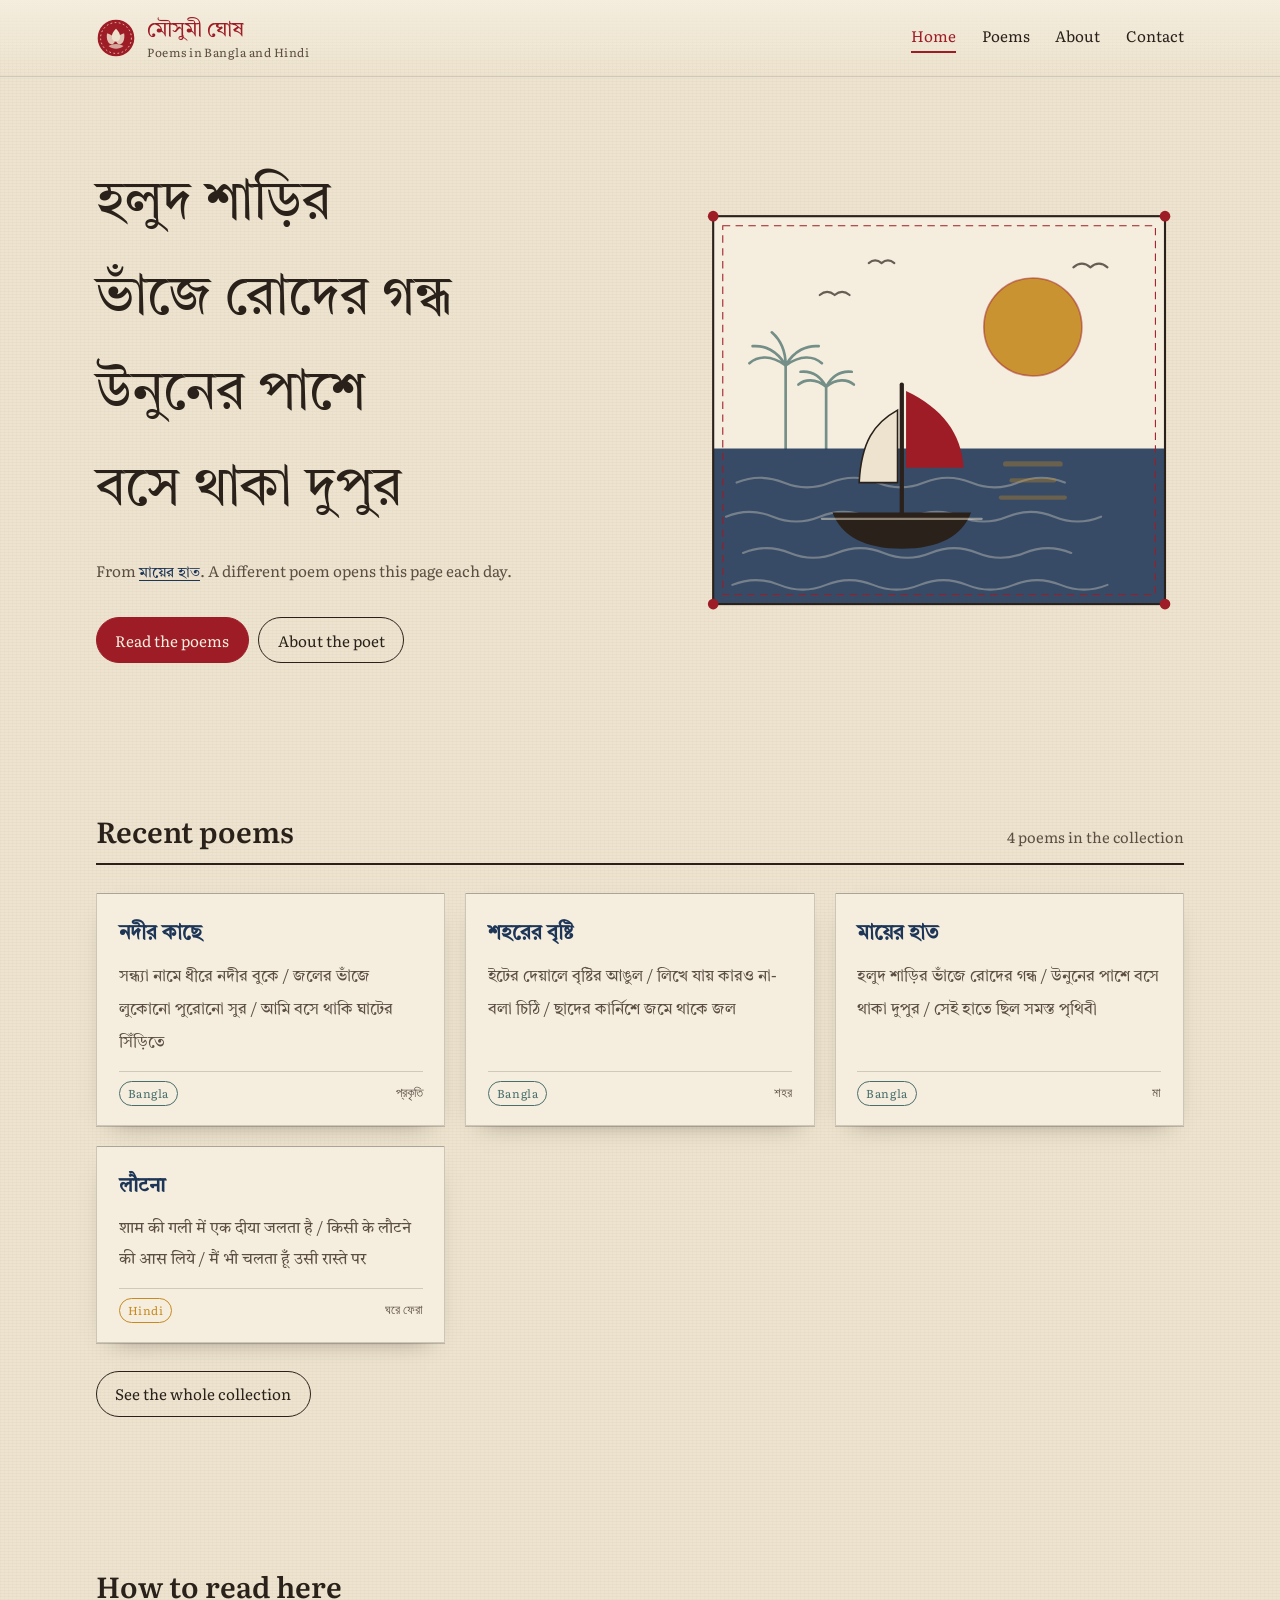
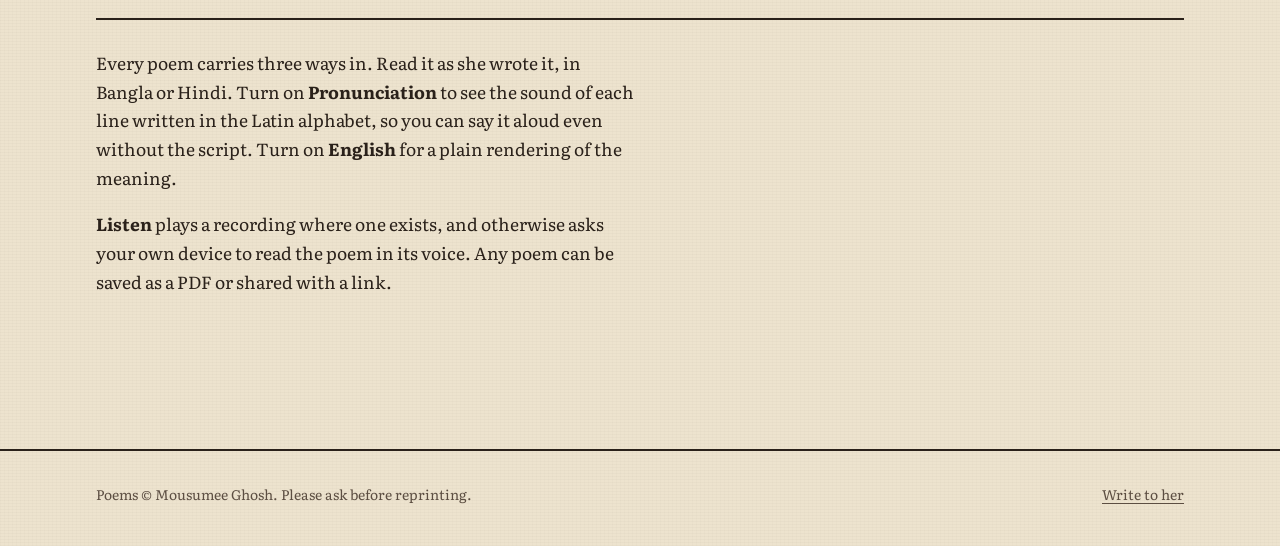
==== index.html @ 767eee60 "First draft of Opus based Version of the site" ====
<!DOCTYPE html>
<html lang="en">
<head>
<meta charset="utf-8">
<meta name="viewport" content="width=device-width, initial-scale=1">
<title>Mousumee Ghosh · Poems in Bangla and Hindi</title>
<meta name="description" content="The collected poems of Mousumee Ghosh, written in Bangla and Hindi. Read them, hear them read aloud, and follow along in English.">
<meta name="theme-color" content="#EDE3CE" media="(prefers-color-scheme: light)">
<meta name="theme-color" content="#1B1917" media="(prefers-color-scheme: dark)">
<link rel="icon" href="assets/favicon.svg" type="image/svg+xml">
<meta property="og:title" content="Mousumee Ghosh · Poems in Bangla and Hindi">
<meta property="og:description" content="Poems in Bangla and Hindi, with pronunciation help and English alongside.">
<meta property="og:type" content="website">
<link rel="preconnect" href="https://fonts.googleapis.com">
<link rel="preconnect" href="https://fonts.gstatic.com" crossorigin>
<link href="https://fonts.googleapis.com/css2?family=Literata:ital,opsz,wght@0,7..72,400;0,7..72,600;1,7..72,400&family=Tiro+Bangla:ital@0;1&family=Tiro+Devanagari+Hindi:ital@0;1&display=swap" rel="stylesheet">
<link rel="stylesheet" href="css/style.css">
</head>
<body>
<a class="skip-link" href="#main">Skip to the poems</a>

<header class="masthead">
  <div class="wrap masthead-inner">
    <a class="brand" href="index.html">
      <svg viewBox="0 0 48 48" role="img" aria-label="Mousumee Ghosh">
        <circle cx="24" cy="24" r="22" fill="#9E1C26"/>
        <circle cx="24" cy="24" r="18.5" fill="none" stroke="#EDE3CE" stroke-width="1" stroke-dasharray="2 3"/>
        <g fill="#EDE3CE">
          <path d="M24 13c3.4 3 5 6.4 5 9.6 0 3.4-2.2 5.8-5 5.8s-5-2.4-5-5.8c0-3.2 1.6-6.6 5-9.6z"/>
          <path d="M14.2 18.6c4 1.2 6.6 3.4 7.8 6 1.3 2.8.6 5.6-1.7 6.6-2.3 1-4.9-.4-6.2-3.2-1.2-2.6-1.4-6-.9-9.4z" opacity=".85"/>
          <path d="M33.8 18.6c.5 3.4.3 6.8-.9 9.4-1.3 2.8-3.9 4.2-6.2 3.2-2.3-1-3-3.8-1.7-6.6 1.2-2.6 3.8-4.8 7.8-6z" opacity=".85"/>
          <path d="M15 33.5c2.6-1.6 5.6-2.4 9-2.4s6.4.8 9 2.4c-2.6 2.2-5.6 3.3-9 3.3s-6.4-1.1-9-3.3z" opacity=".7"/>
        </g>
      </svg>
      <span>
        <span class="brand-name" lang="bn">মৌসুমী ঘোষ</span>
        <span class="brand-sub">Poems in Bangla and Hindi</span>
      </span>
    </a>
    <nav class="nav" aria-label="Main">
      <a href="index.html" aria-current="page">Home</a>
      <a href="poems.html">Poems</a>
      <a href="about.html">About</a>
      <a href="contact.html">Contact</a>
    </nav>
  </div>
</header>

<main id="main">

  <div class="wrap hero">
    <div>
      <p class="hero-couplet" id="hero-couplet" lang="bn"><span>&nbsp;</span></p>
      <p class="hero-attrib" id="hero-attrib"></p>
      <div class="btn-row">
        <a class="btn btn-primary" href="poems.html">Read the poems</a>
        <a class="btn" href="about.html">About the poet</a>
      </div>
    </div>

    <div class="hero-art" aria-hidden="true">
      <svg viewBox="0 0 460 400" xmlns="http://www.w3.org/2000/svg">
        <!-- sky -->
        <rect x="18" y="18" width="424" height="364" fill="#F5EEDF"/>
        <!-- sun -->
        <circle cx="318" cy="122" r="46" fill="#C68A1E" opacity=".9"/>
        <circle cx="318" cy="122" r="46" fill="none" stroke="#9E1C26" stroke-width="1.5" opacity=".5"/>
        <!-- distant palms -->
        <g stroke="#4A6E6B" stroke-width="2.5" fill="none" stroke-linecap="round" opacity=".75">
          <path d="M86 236V158"/>
          <path d="M86 158c-14-10-26-9-34-2M86 158c14-10 26-9 34-2M86 158c-8-14-20-19-31-18M86 158c8-14 20-19 31-18M86 158c0-14-5-24-13-31"/>
          <path d="M124 236v-58"/>
          <path d="M124 178c-10-8-20-7-26-2M124 178c10-8 20-7 26-2M124 178c-6-11-15-15-24-14M124 178c6-11 15-15 24-14"/>
        </g>
        <!-- river -->
        <path d="M18 236h424v146H18z" fill="#1D3557" opacity=".88"/>
        <g stroke="#EDE3CE" stroke-width="2" fill="none" opacity=".35" stroke-linecap="round">
          <path d="M40 268q22-9 44 0t44 0 44 0 44 0 44 0 44 0 44 0"/>
          <path d="M30 300q22-9 44 0t44 0 44 0 44 0 44 0 44 0 44 0 44 0"/>
          <path d="M46 334q22-9 44 0t44 0 44 0 44 0 44 0 44 0 44 0"/>
          <path d="M36 364q22-9 44 0t44 0 44 0 44 0 44 0 44 0 44 0 44 0"/>
        </g>
        <!-- sun reflection -->
        <g fill="#C68A1E" opacity=".35">
          <rect x="290" y="248" width="56" height="5" rx="2.5"/>
          <rect x="296" y="264" width="44" height="4" rx="2"/>
          <rect x="286" y="280" width="64" height="4" rx="2"/>
        </g>
        <!-- country boat -->
        <g>
          <path d="M130 296h130c-8 22-30 34-65 34s-57-12-65-34z" fill="#2A211A"/>
          <path d="M195 296V176" stroke="#2A211A" stroke-width="4" stroke-linecap="round"/>
          <path d="M199 182c34 16 52 40 54 72h-54z" fill="#9E1C26"/>
          <path d="M191 200c-22 12-34 30-36 68h36z" fill="#EDE3CE" stroke="#2A211A" stroke-width="1.5"/>
          <path d="M120 302h150" stroke="#EDE3CE" stroke-width="2" opacity=".5" stroke-linecap="round"/>
        </g>
        <!-- birds -->
        <g stroke="#2A211A" stroke-width="2" fill="none" stroke-linecap="round" opacity=".7">
          <path d="M356 66q8-7 16 0M372 66q8-7 16 0"/>
          <path d="M118 92q7-6 14 0M132 92q7-6 14 0"/>
          <path d="M164 62q6-5 12 0M176 62q6-5 12 0"/>
        </g>
        <!-- alpona border -->
        <rect x="18" y="18" width="424" height="364" fill="none" stroke="#2A211A" stroke-width="2"/>
        <rect x="27" y="27" width="406" height="346" fill="none" stroke="#9E1C26" stroke-width="1" stroke-dasharray="7 5"/>
        <g fill="#9E1C26">
          <circle cx="18" cy="18" r="5"/><circle cx="442" cy="18" r="5"/>
          <circle cx="18" cy="382" r="5"/><circle cx="442" cy="382" r="5"/>
        </g>
      </svg>
    </div>
  </div>

  <section class="wrap section">
    <div class="section-head">
      <h2>Recent poems</h2>
      <p id="collection-count"></p>
    </div>
    <div class="card-grid" id="recent-grid">
      <p class="notice">Loading the poems…</p>
    </div>
    <p style="margin-top:1.75rem">
      <a class="btn" href="poems.html">See the whole collection</a>
    </p>
  </section>

  <section class="wrap section">
    <div class="section-head"><h2>How to read here</h2></div>
    <div class="prose">
      <p>Every poem carries three ways in. Read it as she wrote it, in Bangla or Hindi. Turn on
      <strong>Pronunciation</strong> to see the sound of each line written in the Latin alphabet, so you
      can say it aloud even without the script. Turn on <strong>English</strong> for a plain rendering of
      the meaning.</p>
      <p><strong>Listen</strong> plays a recording where one exists, and otherwise asks your own device to
      read the poem in its voice. Any poem can be saved as a PDF or shared with a link.</p>
    </div>
  </section>

</main>

<footer class="site-foot">
  <div class="wrap foot-inner">
    <p style="margin:0">Poems © Mousumee Ghosh. Please ask before reprinting.</p>
    <p style="margin:0"><a href="contact.html">Write to her</a></p>
  </div>
</footer>

<script src="js/translit.js"></script>
<script src="js/site.js"></script>
<script src="js/render-home.js"></script>
</body>
</html>
---- css/style.css ----
/* ============================================================
   Mousumee Ghosh — poetry archive
   Palette drawn from Battala woodblock printing and Bengali
   letterpress: handmade paper, madder red, nil indigo, turmeric.
   ============================================================ */

:root {
  --paper:      #EDE3CE;
  --paper-deep: #E2D5B8;
  --paper-card: #F5EEDF;
  --ink:        #2A211A;
  --ink-soft:   #5C4E42;
  --indigo:     #1D3557;
  --alta:       #9E1C26;
  --turmeric:   #C68A1E;
  --river:      #4A6E6B;

  --rule: 1px solid rgba(42, 33, 26, 0.18);
  --rule-strong: 2px solid var(--ink);

  --measure: 34rem;
  --gap: clamp(1.25rem, 4vw, 2.5rem);

  --serif: "Literata", Georgia, "Times New Roman", serif;
  --bangla: "Tiro Bangla", "Noto Serif Bengali", serif;
  --hindi: "Tiro Devanagari Hindi", "Noto Serif Devanagari", serif;

  --shadow-lift: 0 1px 0 rgba(42,33,26,.22), 0 10px 24px -18px rgba(42,33,26,.7);
}

/* ---------- reset & base ---------- */

*, *::before, *::after { box-sizing: border-box; }

html { -webkit-text-size-adjust: 100%; scroll-behavior: smooth; }

@media (prefers-reduced-motion: reduce) {
  html { scroll-behavior: auto; }
  *, *::before, *::after {
    animation-duration: .01ms !important;
    animation-iteration-count: 1 !important;
    transition-duration: .01ms !important;
  }
}

body {
  margin: 0;
  background-color: var(--paper);
  /* faint laid-paper grain, drawn in CSS so there is no image to load */
  background-image:
    repeating-linear-gradient(0deg, rgba(42,33,26,.022) 0 1px, transparent 1px 3px),
    repeating-linear-gradient(90deg, rgba(42,33,26,.014) 0 1px, transparent 1px 4px);
  color: var(--ink);
  font-family: var(--serif);
  font-size: clamp(1rem, 0.96rem + 0.2vw, 1.09rem);
  line-height: 1.65;
  font-variant-numeric: oldstyle-num;
  -webkit-font-smoothing: antialiased;
}

img, svg { max-width: 100%; height: auto; display: block; }

a { color: var(--indigo); text-underline-offset: 3px; text-decoration-thickness: 1px; }
a:hover { color: var(--alta); }

:focus-visible {
  outline: 2px solid var(--alta);
  outline-offset: 3px;
  border-radius: 2px;
}

.skip-link {
  position: absolute; left: -9999px;
  background: var(--ink); color: var(--paper);
  padding: .6rem 1rem; z-index: 100;
}
.skip-link:focus { left: 1rem; top: 1rem; }

.wrap { width: min(68rem, 100% - 2 * var(--gap)); margin-inline: auto; }
.wrap-narrow { width: min(44rem, 100% - 2 * var(--gap)); margin-inline: auto; }

.sr-only {
  position: absolute; width: 1px; height: 1px;
  padding: 0; margin: -1px; overflow: hidden;
  clip: rect(0 0 0 0); white-space: nowrap; border: 0;
}

/* ---------- indic type ---------- */

[lang^="bn"] { font-family: var(--bangla); line-height: 2.05; }
[lang^="hi"] { font-family: var(--hindi); line-height: 1.95; }

/* ---------- masthead ---------- */

.masthead {
  border-bottom: var(--rule);
  background: linear-gradient(to bottom, rgba(245,238,223,.92), rgba(237,227,206,0));
}

.masthead-inner {
  display: flex;
  align-items: center;
  justify-content: space-between;
  gap: 1rem;
  padding-block: .85rem;
  flex-wrap: wrap;
}

.brand {
  display: flex;
  align-items: center;
  gap: .7rem;
  text-decoration: none;
  color: var(--ink);
}
.brand svg { width: 40px; height: 40px; flex: none; }
.brand-name {
  font-family: var(--bangla);
  font-size: 1.32rem;
  line-height: 1.2;
  color: var(--alta);
}
.brand-sub {
  display: block;
  font-family: var(--serif);
  font-size: .74rem;
  letter-spacing: .04em;
  color: var(--ink-soft);
}

.nav {
  display: flex;
  gap: clamp(.9rem, 3vw, 1.6rem);
  align-items: center;
  font-size: .95rem;
}
.nav a {
  text-decoration: none;
  color: var(--ink);
  padding-bottom: 2px;
  border-bottom: 2px solid transparent;
}
.nav a:hover { border-bottom-color: var(--turmeric); }
.nav a[aria-current="page"] { border-bottom-color: var(--alta); color: var(--alta); }

/* ---------- hero ---------- */

.hero {
  display: grid;
  grid-template-columns: 1.05fr .95fr;
  gap: clamp(1.5rem, 5vw, 3.5rem);
  align-items: center;
  padding-block: clamp(2.5rem, 7vw, 5rem);
}
@media (max-width: 46rem) {
  .hero { grid-template-columns: 1fr; }
}

.hero-couplet {
  font-family: var(--bangla);
  font-size: clamp(1.9rem, 6.2vw, 3.4rem);
  line-height: 1.75;
  color: var(--ink);
  margin: 0 0 1.25rem;
  text-wrap: balance;
}
.hero-couplet span { display: block; }

.hero-attrib {
  font-size: .95rem;
  color: var(--ink-soft);
  margin: 0 0 1.75rem;
  max-width: var(--measure);
}

.hero-art { position: relative; }
.hero-art svg { width: 100%; }

/* ---------- buttons ---------- */

.btn {
  display: inline-flex;
  align-items: center;
  gap: .5rem;
  font: inherit;
  font-size: .95rem;
  padding: .6rem 1.15rem;
  border: 1.5px solid var(--ink);
  background: transparent;
  color: var(--ink);
  border-radius: 999px;
  cursor: pointer;
  text-decoration: none;
  transition: background-color .16s ease, color .16s ease, transform .16s ease;
}
.btn:hover { background: var(--ink); color: var(--paper); }
.btn:active { transform: translateY(1px); }
.btn[aria-pressed="true"] { background: var(--indigo); border-color: var(--indigo); color: var(--paper-card); }
.btn:disabled { opacity: .45; cursor: not-allowed; }

.btn-primary { background: var(--alta); border-color: var(--alta); color: var(--paper-card); }
.btn-primary:hover { background: var(--ink); border-color: var(--ink); }

.btn-row { display: flex; flex-wrap: wrap; gap: .6rem; }

/* ---------- section headings ---------- */

.section { padding-block: clamp(2.25rem, 6vw, 4rem); }

.section-head {
  display: flex;
  align-items: baseline;
  justify-content: space-between;
  gap: 1rem;
  flex-wrap: wrap;
  border-bottom: var(--rule-strong);
  padding-bottom: .5rem;
  margin-bottom: 1.75rem;
}
.section-head h2 {
  font-size: clamp(1.35rem, 3.4vw, 1.8rem);
  margin: 0;
  font-weight: 600;
}
.section-head p { margin: 0; color: var(--ink-soft); font-size: .92rem; }

/* ---------- poem cards ---------- */

.card-grid {
  display: grid;
  grid-template-columns: repeat(auto-fill, minmax(16.5rem, 1fr));
  gap: 1.25rem;
}

.poem-card {
  position: relative;
  display: flex;
  flex-direction: column;
  gap: .7rem;
  background: var(--paper-card);
  border: 1px solid rgba(42,33,26,.2);
  padding: 1.35rem 1.35rem 1.15rem;
  text-decoration: none;
  color: inherit;
  box-shadow: var(--shadow-lift);
  transition: transform .18s ease, box-shadow .18s ease;
}
.poem-card:hover {
  transform: translateY(-3px);
  box-shadow: 0 1px 0 rgba(42,33,26,.22), 0 18px 30px -20px rgba(42,33,26,.85);
}
/* perforated postcard edge along the top */
.poem-card::before {
  content: "";
  position: absolute; inset-inline: 0; top: -1px; height: 6px;
  background: radial-gradient(circle at 5px 0, transparent 3.6px, var(--paper-card) 3.7px) 0 0 / 10px 6px repeat-x;
  border-top: 1px solid rgba(42,33,26,.2);
}

.poem-card h3 {
  margin: .25rem 0 0;
  font-size: 1.28rem;
  line-height: 1.5;
  color: var(--indigo);
}
.poem-card .excerpt {
  margin: 0;
  color: var(--ink-soft);
  font-size: 1rem;
  display: -webkit-box;
  -webkit-line-clamp: 3;
  -webkit-box-orient: vertical;
  line-clamp: 3;
  overflow: hidden;
}
.card-foot {
  margin-top: auto;
  padding-top: .6rem;
  border-top: var(--rule);
  display: flex;
  justify-content: space-between;
  gap: .75rem;
  font-size: .8rem;
  color: var(--ink-soft);
}

.lang-chip {
  font-size: .72rem;
  letter-spacing: .05em;
  padding: .12rem .5rem;
  border: 1px solid currentColor;
  border-radius: 999px;
  color: var(--river);
  white-space: nowrap;
}
.lang-chip[data-lang="hi"] { color: var(--turmeric); }

/* ---------- archive filters ---------- */

.filters {
  display: flex;
  flex-wrap: wrap;
  gap: .75rem;
  align-items: center;
  margin-bottom: 1.75rem;
}
.search-field {
  flex: 1 1 15rem;
  display: flex;
  align-items: center;
  gap: .5rem;
  background: var(--paper-card);
  border: 1px solid rgba(42,33,26,.28);
  padding: .5rem .85rem;
  border-radius: 999px;
}
.search-field input {
  flex: 1;
  font: inherit;
  font-size: .95rem;
  border: 0;
  background: transparent;
  color: var(--ink);
  min-width: 0;
}
.search-field input:focus { outline: none; }
.search-field svg { width: 18px; height: 18px; opacity: .55; flex: none; }

.chip-row { display: flex; flex-wrap: wrap; gap: .45rem; }
.chip {
  font: inherit;
  font-size: .85rem;
  padding: .32rem .8rem;
  border-radius: 999px;
  border: 1px solid rgba(42,33,26,.3);
  background: transparent;
  color: var(--ink-soft);
  cursor: pointer;
}
.chip:hover { border-color: var(--ink); color: var(--ink); }
.chip[aria-pressed="true"] {
  background: var(--indigo);
  border-color: var(--indigo);
  color: var(--paper-card);
}

.result-count { font-size: .88rem; color: var(--ink-soft); margin: 0 0 1rem; }

/* ---------- single poem ---------- */

.poem-sheet {
  background: var(--paper-card);
  border: 1px solid rgba(42,33,26,.22);
  box-shadow: var(--shadow-lift);
  padding: clamp(1.5rem, 5vw, 3.25rem);
  margin-block: clamp(1.5rem, 4vw, 2.5rem);
  position: relative;
}
.poem-sheet::after {
  /* thin indigo margin rule, like a school exercise book */
  content: "";
  position: absolute;
  top: 0; bottom: 0;
  left: clamp(.75rem, 2.5vw, 1.5rem);
  border-left: 1px solid rgba(29,53,87,.18);
  pointer-events: none;
}

.poem-header { border-bottom: var(--rule); padding-bottom: 1.1rem; margin-bottom: 1.5rem; }
.poem-title {
  margin: 0 0 .4rem;
  font-size: clamp(1.6rem, 4.6vw, 2.4rem);
  line-height: 1.55;
  color: var(--ink);
}
.poem-meta {
  display: flex; flex-wrap: wrap; gap: .75rem;
  align-items: center;
  font-size: .85rem; color: var(--ink-soft);
}

.poem-body {
  font-size: clamp(1.12rem, 1rem + 0.6vw, 1.42rem);
  max-width: 38rem;
}
.poem-line { margin: 0; min-height: 1em; }
.poem-stanza { margin: 0 0 1.6rem; }
.poem-stanza:last-child { margin-bottom: 0; }

.translit {
  display: block;
  font-family: var(--serif);
  font-style: italic;
  font-size: .74em;
  line-height: 1.5;
  color: var(--river);
  letter-spacing: .01em;
}
.translation {
  display: block;
  font-family: var(--serif);
  font-size: .78em;
  line-height: 1.55;
  color: var(--indigo);
}

.poem-tools {
  display: flex;
  flex-wrap: wrap;
  gap: .55rem;
  padding-top: 1.5rem;
  margin-top: 1.75rem;
  border-top: var(--rule);
}

.status-line {
  margin: .9rem 0 0;
  font-size: .86rem;
  color: var(--ink-soft);
  min-height: 1.3em;
}
.status-line[data-tone="warn"] { color: var(--alta); }

.poem-nav {
  display: flex;
  justify-content: space-between;
  gap: 1rem;
  flex-wrap: wrap;
  padding-block: 1.5rem 3rem;
  font-size: .95rem;
}

/* ---------- prose pages ---------- */

.prose { max-width: var(--measure); }
.prose h1 { font-size: clamp(1.7rem, 4.5vw, 2.3rem); margin: 0 0 1rem; }
.prose h2 { font-size: 1.25rem; margin: 2.25rem 0 .6rem; }
.prose p { margin: 0 0 1.1rem; }
.prose ul { padding-left: 1.15rem; margin: 0 0 1.1rem; }
.prose li { margin-bottom: .45rem; }

.portrait-block {
  display: grid;
  grid-template-columns: minmax(0, 15rem) 1fr;
  gap: clamp(1.25rem, 4vw, 2.5rem);
  align-items: start;
}
@media (max-width: 40rem) {
  .portrait-block { grid-template-columns: 1fr; }
}

.contact-list { list-style: none; padding: 0; margin: 1.5rem 0 0; display: grid; gap: .9rem; }
.contact-list a {
  display: inline-flex; align-items: center; gap: .6rem;
  text-decoration: none; font-size: 1.05rem;
}
.contact-list svg { width: 20px; height: 20px; flex: none; }

/* ---------- footer ---------- */

.site-foot {
  border-top: var(--rule-strong);
  margin-top: clamp(2.5rem, 7vw, 4.5rem);
  padding-block: 2rem 2.5rem;
  font-size: .87rem;
  color: var(--ink-soft);
}
.foot-inner { display: flex; justify-content: space-between; gap: 1rem; flex-wrap: wrap; align-items: center; }
.foot-inner a { color: var(--ink-soft); }

/* ---------- empty & loading ---------- */

.notice {
  border: 1px dashed rgba(42,33,26,.35);
  padding: 1.5rem;
  text-align: center;
  color: var(--ink-soft);
}

/* ---------- dark / evening-lamp theme ---------- */

@media (prefers-color-scheme: dark) {
  :root {
    --paper:      #1B1917;
    --paper-deep: #23201C;
    --paper-card: #232019;
    --ink:        #E8DFC9;
    --ink-soft:   #A79A83;
    --indigo:     #8AB0D8;
    --alta:       #E0796F;
    --turmeric:   #D9A94B;
    --river:      #8FB3A6;
    --rule: 1px solid rgba(232,223,201,.2);
    --rule-strong: 2px solid rgba(232,223,201,.5);
    --shadow-lift: 0 1px 0 rgba(0,0,0,.5), 0 12px 26px -20px #000;
  }
  body {
    background-image:
      repeating-linear-gradient(0deg, rgba(255,255,255,.014) 0 1px, transparent 1px 3px),
      repeating-linear-gradient(90deg, rgba(255,255,255,.01) 0 1px, transparent 1px 4px);
  }
  .masthead { background: linear-gradient(to bottom, rgba(35,32,25,.9), transparent); }
  .poem-card::before {
    background: radial-gradient(circle at 5px 0, transparent 3.6px, var(--paper-card) 3.7px) 0 0 / 10px 6px repeat-x;
  }
  .btn:hover { background: var(--ink); color: var(--paper); }
}

/* ---------- print / save as PDF ---------- */

@media print {
  :root { --paper: #fff; --paper-card: #fff; --ink: #000; --ink-soft: #444; }
  body { background: #fff; font-size: 12pt; }
  .masthead, .site-foot, .poem-tools, .poem-nav, .filters, .skip-link, .hero-art { display: none !important; }
  .poem-sheet { border: 0; box-shadow: none; padding: 0; }
  .poem-sheet::after { display: none; }
  .poem-body { max-width: none; font-size: 13pt; }
  a { color: #000; text-decoration: none; }
  .poem-sheet { page-break-inside: auto; }
  .poem-stanza { page-break-inside: avoid; }
}
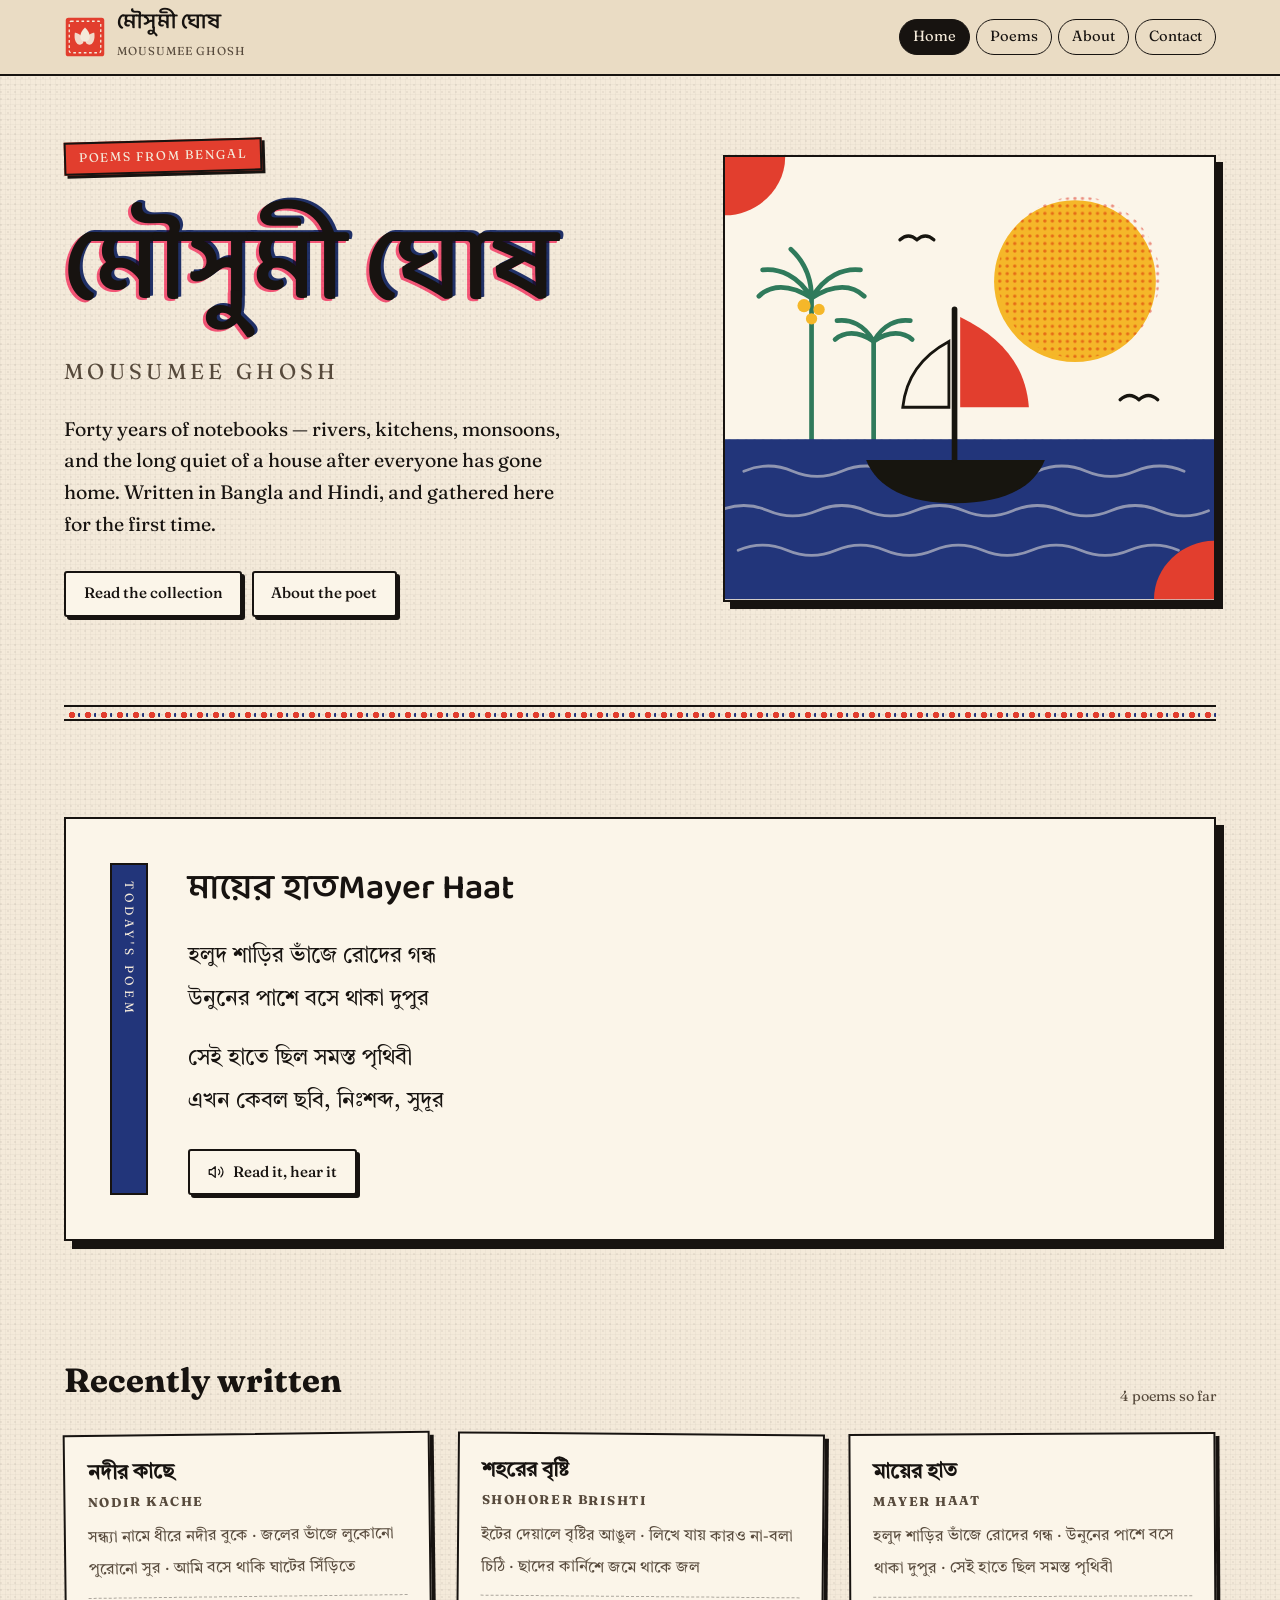
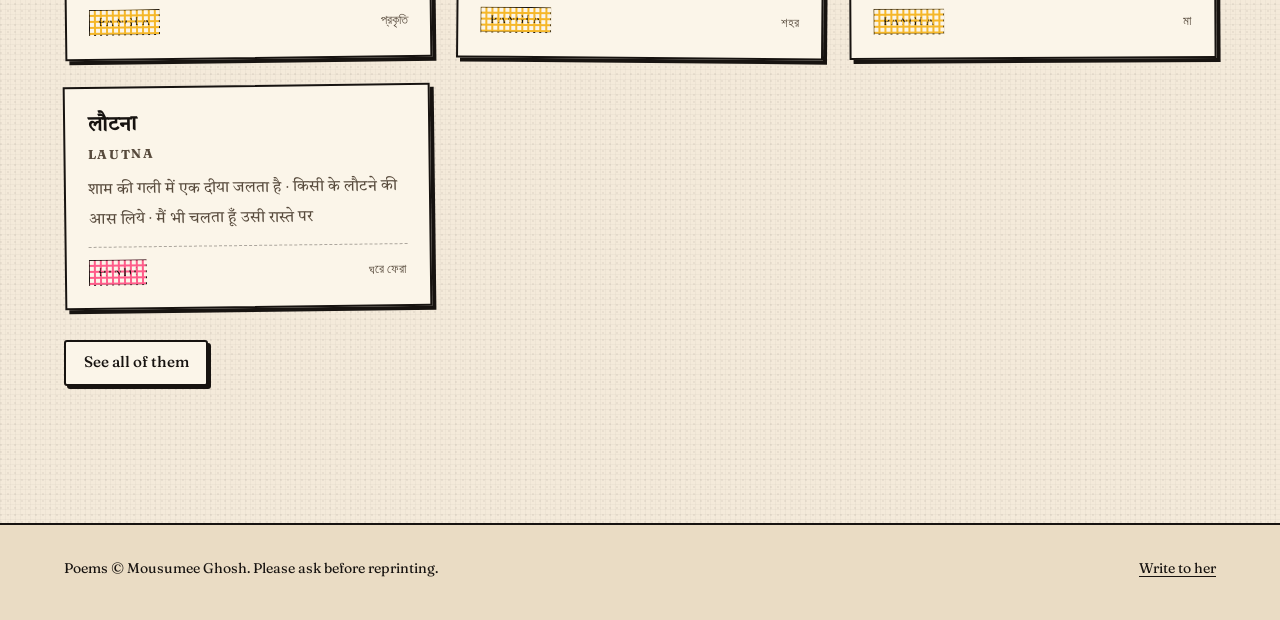
==== commit 18d592e9: "Opus v2 version of site" ====
--- a/index.html
+++ b/index.html
@@ -5,15 +5,16 @@
 <meta name="viewport" content="width=device-width, initial-scale=1">
 <title>Mousumee Ghosh · Poems in Bangla and Hindi</title>
 <meta name="description" content="The collected poems of Mousumee Ghosh, written in Bangla and Hindi. Read them, hear them read aloud, and follow along in English.">
-<meta name="theme-color" content="#EDE3CE" media="(prefers-color-scheme: light)">
-<meta name="theme-color" content="#1B1917" media="(prefers-color-scheme: dark)">
+<meta name="theme-color" content="#F4EADA" media="(prefers-color-scheme: light)">
+<meta name="theme-color" content="#17150F" media="(prefers-color-scheme: dark)">
 <link rel="icon" href="assets/favicon.svg" type="image/svg+xml">
-<meta property="og:title" content="Mousumee Ghosh · Poems in Bangla and Hindi">
-<meta property="og:description" content="Poems in Bangla and Hindi, with pronunciation help and English alongside.">
+<meta property="og:title" content="মৌসুমী ঘোষ · Mousumee Ghosh">
+<meta property="og:description" content="Poems in Bangla and Hindi, with pronunciation and English alongside.">
 <meta property="og:type" content="website">
 <link rel="preconnect" href="https://fonts.googleapis.com">
 <link rel="preconnect" href="https://fonts.gstatic.com" crossorigin>
-<link href="https://fonts.googleapis.com/css2?family=Literata:ital,opsz,wght@0,7..72,400;0,7..72,600;1,7..72,400&family=Tiro+Bangla:ital@0;1&family=Tiro+Devanagari+Hindi:ital@0;1&display=swap" rel="stylesheet">
+<link href="https://fonts.googleapis.com/css2?family=Fraunces:ital,opsz,wght,SOFT,WONK@0,9..144,400..700,0..100,0..1;1,9..144,400..700,0..100,0..1&display=swap" rel="stylesheet">
+<link href="https://fonts.googleapis.com/css2?family=Baloo+Da+2:wght@600;700&family=Baloo+2:wght@600;700&family=Tiro+Bangla:ital@0;1&family=Tiro+Devanagari+Hindi:ital@0;1&display=swap" rel="stylesheet">
 <link rel="stylesheet" href="css/style.css">
 </head>
 <body>
@@ -22,19 +23,18 @@
 <header class="masthead">
   <div class="wrap masthead-inner">
     <a class="brand" href="index.html">
-      <svg viewBox="0 0 48 48" role="img" aria-label="Mousumee Ghosh">
-        <circle cx="24" cy="24" r="22" fill="#9E1C26"/>
-        <circle cx="24" cy="24" r="18.5" fill="none" stroke="#EDE3CE" stroke-width="1" stroke-dasharray="2 3"/>
-        <g fill="#EDE3CE">
-          <path d="M24 13c3.4 3 5 6.4 5 9.6 0 3.4-2.2 5.8-5 5.8s-5-2.4-5-5.8c0-3.2 1.6-6.6 5-9.6z"/>
-          <path d="M14.2 18.6c4 1.2 6.6 3.4 7.8 6 1.3 2.8.6 5.6-1.7 6.6-2.3 1-4.9-.4-6.2-3.2-1.2-2.6-1.4-6-.9-9.4z" opacity=".85"/>
-          <path d="M33.8 18.6c.5 3.4.3 6.8-.9 9.4-1.3 2.8-3.9 4.2-6.2 3.2-2.3-1-3-3.8-1.7-6.6 1.2-2.6 3.8-4.8 7.8-6z" opacity=".85"/>
-          <path d="M15 33.5c2.6-1.6 5.6-2.4 9-2.4s6.4.8 9 2.4c-2.6 2.2-5.6 3.3-9 3.3s-6.4-1.1-9-3.3z" opacity=".7"/>
+      <svg viewBox="0 0 48 48" role="img" aria-label="Home">
+        <rect x="2" y="2" width="44" height="44" rx="3" fill="#E23E2E"/>
+        <rect x="6" y="6" width="36" height="36" rx="2" fill="none" stroke="#F4EADA" stroke-width="1.5" stroke-dasharray="3 3"/>
+        <g fill="#F4EADA">
+          <path d="M24 13c3.6 3.2 5.4 6.8 5.4 10.2 0 3.6-2.4 6.2-5.4 6.2s-5.4-2.6-5.4-6.2C18.6 19.8 20.4 16.2 24 13z"/>
+          <path d="M13.4 19c4.3 1.2 7 3.6 8.3 6.4 1.4 3 .6 6-1.8 7-2.5 1.1-5.3-.4-6.6-3.4-1.3-2.8-1.5-6.4-.9-10z" opacity=".9"/>
+          <path d="M34.6 19c.6 3.6.4 7.2-.9 10-1.3 3-4.1 4.5-6.6 3.4-2.4-1-3.2-4-1.8-7 1.3-2.8 4-5.2 8.3-6.4z" opacity=".9"/>
         </g>
       </svg>
       <span>
-        <span class="brand-name" lang="bn">মৌসুমী ঘোষ</span>
-        <span class="brand-sub">Poems in Bangla and Hindi</span>
+        <b lang="bn">মৌসুমী ঘোষ</b>
+        <small>Mousumee Ghosh</small>
       </span>
     </a>
     <nav class="nav" aria-label="Main">
@@ -48,97 +48,104 @@
 
 <main id="main">
 
-  <div class="wrap hero">
-    <div>
-      <p class="hero-couplet" id="hero-couplet" lang="bn"><span>&nbsp;</span></p>
-      <p class="hero-attrib" id="hero-attrib"></p>
-      <div class="btn-row">
-        <a class="btn btn-primary" href="poems.html">Read the poems</a>
-        <a class="btn" href="about.html">About the poet</a>
+  <section class="wrap hero">
+    <div class="hero-grid">
+      <div>
+        <span class="hero-kicker">Poems from Bengal</span>
+        <h1 class="display misreg" lang="bn" data-text="মৌসুমী ঘোষ">মৌসুমী ঘোষ</h1>
+        <p class="romanised">Mousumee Ghosh</p>
+        <p class="lede">Forty years of notebooks — rivers, kitchens, monsoons, and the long
+        quiet of a house after everyone has gone home. Written in Bangla and Hindi, and
+        gathered here for the first time.</p>
+        <div class="btn-row">
+          <a class="btn" href="poems.html">Read the collection</a>
+          <a class="btn" href="about.html">About the poet</a>
+        </div>
+      </div>
+
+      <div class="hero-art" aria-hidden="true">
+        <svg viewBox="0 0 520 470" xmlns="http://www.w3.org/2000/svg">
+          <defs>
+            <pattern id="halftone" width="8" height="8" patternUnits="userSpaceOnUse">
+              <circle cx="4" cy="4" r="1.8" fill="#E23E2E"/>
+            </pattern>
+            <pattern id="halftone2" width="9" height="9" patternUnits="userSpaceOnUse">
+              <circle cx="4.5" cy="4.5" r="1.4" fill="#22357A"/>
+            </pattern>
+          </defs>
+
+          <rect width="520" height="470" fill="#FBF5E9"/>
+
+          <!-- sun, printed twice a hair apart, the way cheap offset does -->
+          <circle cx="372" cy="132" r="86" fill="#F5B729"/>
+          <circle cx="376" cy="128" r="86" fill="url(#halftone)" opacity=".55" style="mix-blend-mode:multiply"/>
+
+          <!-- coconut palms -->
+          <g stroke="#2F7A5B" stroke-width="5" fill="none" stroke-linecap="round">
+            <path d="M92 300V150"/>
+            <path d="M92 150c-24-16-44-14-56-2M92 150c24-16 44-14 56-2M92 150c-14-24-34-32-52-30M92 150c14-24 34-32 52-30M92 150c0-24-9-40-22-52"/>
+            <path d="M158 300V196"/>
+            <path d="M158 196c-17-12-32-10-41-2M158 196c17-12 32-10 41-2M158 196c-10-18-25-24-39-22M158 196c10-18 25-24 39-22"/>
+          </g>
+          <g fill="#F5B729">
+            <circle cx="84" cy="158" r="7"/><circle cx="100" cy="162" r="6"/><circle cx="92" cy="172" r="6"/>
+          </g>
+
+          <!-- river -->
+          <rect x="0" y="300" width="520" height="170" fill="#22357A"/>
+          <rect x="0" y="300" width="520" height="170" fill="url(#halftone2)" opacity=".4"/>
+          <g stroke="#FBF5E9" stroke-width="3" fill="none" opacity=".5" stroke-linecap="round">
+            <path d="M20 334q26-11 52 0t52 0 52 0 52 0 52 0 52 0 52 0 52 0 52 0"/>
+            <path d="M-6 376q26-11 52 0t52 0 52 0 52 0 52 0 52 0 52 0 52 0 52 0 52 0"/>
+            <path d="M14 418q26-11 52 0t52 0 52 0 52 0 52 0 52 0 52 0 52 0 52 0"/>
+          </g>
+
+          <!-- nouka -->
+          <g>
+            <path d="M150 322h190c-12 30-44 46-95 46s-83-16-95-46z" fill="#17150F"/>
+            <path d="M244 322V162" stroke="#17150F" stroke-width="6" stroke-linecap="round"/>
+            <path d="M250 170c46 22 70 54 73 96h-73z" fill="#E23E2E"/>
+            <path d="M238 196c-30 16-46 40-49 70h49z" fill="#FBF5E9" stroke="#17150F" stroke-width="3"/>
+          </g>
+
+          <!-- birds -->
+          <g stroke="#17150F" stroke-width="3.5" fill="none" stroke-linecap="round">
+            <path d="M420 258q10-9 20 0M440 258q10-9 20 0"/>
+            <path d="M186 88q9-8 18 0M204 88q9-8 18 0"/>
+          </g>
+
+          <!-- kolka corner ornaments -->
+          <g fill="#E23E2E">
+            <path d="M0 0h64c0 34-30 62-64 62z"/>
+            <path d="M520 470h-64c0-34 30-62 64-62z"/>
+          </g>
+        </svg>
       </div>
     </div>
+  </section>
 
-    <div class="hero-art" aria-hidden="true">
-      <svg viewBox="0 0 460 400" xmlns="http://www.w3.org/2000/svg">
-        <!-- sky -->
-        <rect x="18" y="18" width="424" height="364" fill="#F5EEDF"/>
-        <!-- sun -->
-        <circle cx="318" cy="122" r="46" fill="#C68A1E" opacity=".9"/>
-        <circle cx="318" cy="122" r="46" fill="none" stroke="#9E1C26" stroke-width="1.5" opacity=".5"/>
-        <!-- distant palms -->
-        <g stroke="#4A6E6B" stroke-width="2.5" fill="none" stroke-linecap="round" opacity=".75">
-          <path d="M86 236V158"/>
-          <path d="M86 158c-14-10-26-9-34-2M86 158c14-10 26-9 34-2M86 158c-8-14-20-19-31-18M86 158c8-14 20-19 31-18M86 158c0-14-5-24-13-31"/>
-          <path d="M124 236v-58"/>
-          <path d="M124 178c-10-8-20-7-26-2M124 178c10-8 20-7 26-2M124 178c-6-11-15-15-24-14M124 178c6-11 15-15 24-14"/>
-        </g>
-        <!-- river -->
-        <path d="M18 236h424v146H18z" fill="#1D3557" opacity=".88"/>
-        <g stroke="#EDE3CE" stroke-width="2" fill="none" opacity=".35" stroke-linecap="round">
-          <path d="M40 268q22-9 44 0t44 0 44 0 44 0 44 0 44 0 44 0"/>
-          <path d="M30 300q22-9 44 0t44 0 44 0 44 0 44 0 44 0 44 0 44 0"/>
-          <path d="M46 334q22-9 44 0t44 0 44 0 44 0 44 0 44 0 44 0"/>
-          <path d="M36 364q22-9 44 0t44 0 44 0 44 0 44 0 44 0 44 0 44 0"/>
-        </g>
-        <!-- sun reflection -->
-        <g fill="#C68A1E" opacity=".35">
-          <rect x="290" y="248" width="56" height="5" rx="2.5"/>
-          <rect x="296" y="264" width="44" height="4" rx="2"/>
-          <rect x="286" y="280" width="64" height="4" rx="2"/>
-        </g>
-        <!-- country boat -->
-        <g>
-          <path d="M130 296h130c-8 22-30 34-65 34s-57-12-65-34z" fill="#2A211A"/>
-          <path d="M195 296V176" stroke="#2A211A" stroke-width="4" stroke-linecap="round"/>
-          <path d="M199 182c34 16 52 40 54 72h-54z" fill="#9E1C26"/>
-          <path d="M191 200c-22 12-34 30-36 68h36z" fill="#EDE3CE" stroke="#2A211A" stroke-width="1.5"/>
-          <path d="M120 302h150" stroke="#EDE3CE" stroke-width="2" opacity=".5" stroke-linecap="round"/>
-        </g>
-        <!-- birds -->
-        <g stroke="#2A211A" stroke-width="2" fill="none" stroke-linecap="round" opacity=".7">
-          <path d="M356 66q8-7 16 0M372 66q8-7 16 0"/>
-          <path d="M118 92q7-6 14 0M132 92q7-6 14 0"/>
-          <path d="M164 62q6-5 12 0M176 62q6-5 12 0"/>
-        </g>
-        <!-- alpona border -->
-        <rect x="18" y="18" width="424" height="364" fill="none" stroke="#2A211A" stroke-width="2"/>
-        <rect x="27" y="27" width="406" height="346" fill="none" stroke="#9E1C26" stroke-width="1" stroke-dasharray="7 5"/>
-        <g fill="#9E1C26">
-          <circle cx="18" cy="18" r="5"/><circle cx="442" cy="18" r="5"/>
-          <circle cx="18" cy="382" r="5"/><circle cx="442" cy="382" r="5"/>
-        </g>
-      </svg>
+  <div class="wrap"><div class="band"></div></div>
+
+  <section class="wrap section">
+    <div class="featured" id="featured">
+      <p class="notice">Opening today's poem…</p>
     </div>
-  </div>
+  </section>
 
   <section class="wrap section">
     <div class="section-head">
-      <h2>Recent poems</h2>
-      <p id="collection-count"></p>
+      <h2>Recently written</h2>
+      <p id="count"></p>
     </div>
-    <div class="card-grid" id="recent-grid">
-      <p class="notice">Loading the poems…</p>
+    <div class="card-grid" id="recent">
+      <p class="notice">Loading…</p>
     </div>
-    <p style="margin-top:1.75rem">
-      <a class="btn" href="poems.html">See the whole collection</a>
-    </p>
-  </section>
-
-  <section class="wrap section">
-    <div class="section-head"><h2>How to read here</h2></div>
-    <div class="prose">
-      <p>Every poem carries three ways in. Read it as she wrote it, in Bangla or Hindi. Turn on
-      <strong>Pronunciation</strong> to see the sound of each line written in the Latin alphabet, so you
-      can say it aloud even without the script. Turn on <strong>English</strong> for a plain rendering of
-      the meaning.</p>
-      <p><strong>Listen</strong> plays a recording where one exists, and otherwise asks your own device to
-      read the poem in its voice. Any poem can be saved as a PDF or shared with a link.</p>
-    </div>
+    <p style="margin-top:2rem"><a class="btn" href="poems.html">See all of them</a></p>
   </section>
 
 </main>
 
-<footer class="site-foot">
+<footer class="foot">
   <div class="wrap foot-inner">
     <p style="margin:0">Poems © Mousumee Ghosh. Please ask before reprinting.</p>
     <p style="margin:0"><a href="contact.html">Write to her</a></p>
@@ -146,6 +153,7 @@
 </footer>
 
 <script src="js/translit.js"></script>
+<script src="js/source.js"></script>
 <script src="js/site.js"></script>
 <script src="js/render-home.js"></script>
 </body>
--- a/css/style.css
+++ b/css/style.css
@@ -1,37 +1,38 @@
 /* ============================================================
-   Mousumee Ghosh — poetry archive
-   Palette drawn from Battala woodblock printing and Bengali
-   letterpress: handmade paper, madder red, nil indigo, turmeric.
+   মৌসুমী ঘোষ — poems
+   Design era: 1970s Bengali little-magazine offset printing.
+   Ink layers that miss registration by a hair, halftone dots,
+   newsprint, and poster lettering.
    ============================================================ */
 
 :root {
-  --paper:      #EDE3CE;
-  --paper-deep: #E2D5B8;
-  --paper-card: #F5EEDF;
-  --ink:        #2A211A;
-  --ink-soft:   #5C4E42;
-  --indigo:     #1D3557;
-  --alta:       #9E1C26;
-  --turmeric:   #C68A1E;
-  --river:      #4A6E6B;
-
-  --rule: 1px solid rgba(42, 33, 26, 0.18);
-  --rule-strong: 2px solid var(--ink);
-
-  --measure: 34rem;
-  --gap: clamp(1.25rem, 4vw, 2.5rem);
-
-  --serif: "Literata", Georgia, "Times New Roman", serif;
+  --paper:      #F4EADA;
+  --paper-2:    #EADCC4;
+  --card:       #FBF5E9;
+  --ink:        #171310;
+  --ink-2:      #574A3C;
+  --blue:       #22357A;
+  --red:        #E23E2E;
+  --pink:       #FF5C8A;
+  --marigold:   #F5B729;
+  --leaf:       #2F7A5B;
+
+  --shadow:     4px 4px 0 var(--ink);
+  --shadow-sm:  3px 3px 0 var(--ink);
+  --border:     2px solid var(--ink);
+  --border-thin:1.5px solid var(--ink);
+
+  --latin: "Fraunces", Georgia, serif;
+  --bangla-display: "Baloo Da 2", "Noto Sans Bengali", sans-serif;
   --bangla: "Tiro Bangla", "Noto Serif Bengali", serif;
+  --hindi-display: "Baloo 2", "Noto Sans Devanagari", sans-serif;
   --hindi: "Tiro Devanagari Hindi", "Noto Serif Devanagari", serif;
 
-  --shadow-lift: 0 1px 0 rgba(42,33,26,.22), 0 10px 24px -18px rgba(42,33,26,.7);
-}
-
-/* ---------- reset & base ---------- */
+  --gap: clamp(1.15rem, 4vw, 2.75rem);
+  --radius: 3px;
+}
 
 *, *::before, *::after { box-sizing: border-box; }
-
 html { -webkit-text-size-adjust: 100%; scroll-behavior: smooth; }
 
 @media (prefers-reduced-motion: reduce) {
@@ -45,477 +46,322 @@
 
 body {
   margin: 0;
+  color: var(--ink);
+  font-family: var(--latin);
+  font-variation-settings: "SOFT" 20, "WONK" 1, "opsz" 14;
+  font-size: clamp(1rem, .95rem + .22vw, 1.08rem);
+  line-height: 1.62;
   background-color: var(--paper);
-  /* faint laid-paper grain, drawn in CSS so there is no image to load */
+  /* newsprint: a fine woven grid under a halftone dot screen */
   background-image:
-    repeating-linear-gradient(0deg, rgba(42,33,26,.022) 0 1px, transparent 1px 3px),
-    repeating-linear-gradient(90deg, rgba(42,33,26,.014) 0 1px, transparent 1px 4px);
-  color: var(--ink);
-  font-family: var(--serif);
-  font-size: clamp(1rem, 0.96rem + 0.2vw, 1.09rem);
-  line-height: 1.65;
-  font-variant-numeric: oldstyle-num;
+    radial-gradient(circle at 1px 1px, rgba(23,19,16,.055) 1px, transparent 1.4px),
+    repeating-linear-gradient(0deg,  rgba(23,19,16,.028) 0 1px, transparent 1px 5px),
+    repeating-linear-gradient(90deg, rgba(23,19,16,.028) 0 1px, transparent 1px 5px);
+  background-size: 7px 7px, auto, auto;
   -webkit-font-smoothing: antialiased;
 }
 
 img, svg { max-width: 100%; height: auto; display: block; }
 
-a { color: var(--indigo); text-underline-offset: 3px; text-decoration-thickness: 1px; }
-a:hover { color: var(--alta); }
-
-:focus-visible {
-  outline: 2px solid var(--alta);
-  outline-offset: 3px;
-  border-radius: 2px;
-}
-
-.skip-link {
-  position: absolute; left: -9999px;
-  background: var(--ink); color: var(--paper);
-  padding: .6rem 1rem; z-index: 100;
-}
+a { color: var(--blue); text-underline-offset: 3px; }
+a:hover { color: var(--red); }
+
+:focus-visible { outline: 3px solid var(--pink); outline-offset: 2px; }
+
+.skip-link { position: absolute; left: -9999px; background: var(--ink); color: var(--paper); padding: .6rem 1rem; z-index: 200; }
 .skip-link:focus { left: 1rem; top: 1rem; }
 
-.wrap { width: min(68rem, 100% - 2 * var(--gap)); margin-inline: auto; }
-.wrap-narrow { width: min(44rem, 100% - 2 * var(--gap)); margin-inline: auto; }
-
-.sr-only {
-  position: absolute; width: 1px; height: 1px;
-  padding: 0; margin: -1px; overflow: hidden;
-  clip: rect(0 0 0 0); white-space: nowrap; border: 0;
-}
-
-/* ---------- indic type ---------- */
-
-[lang^="bn"] { font-family: var(--bangla); line-height: 2.05; }
-[lang^="hi"] { font-family: var(--hindi); line-height: 1.95; }
+.wrap { width: min(72rem, 100% - 2*var(--gap)); margin-inline: auto; }
+.wrap-narrow { width: min(46rem, 100% - 2*var(--gap)); margin-inline: auto; }
+.sr-only { position:absolute;width:1px;height:1px;padding:0;margin:-1px;overflow:hidden;clip:rect(0 0 0 0);white-space:nowrap;border:0; }
+
+[lang^="bn"] { font-family: var(--bangla); line-height: 2; }
+[lang^="hi"] { font-family: var(--hindi); line-height: 1.92; }
+.display[lang^="bn"] { font-family: var(--bangla-display); line-height: 1.5; font-weight: 600; }
+.display[lang^="hi"] { font-family: var(--hindi-display); line-height: 1.5; font-weight: 600; }
+
+/* ---------- misregistered ink, the signature device ---------- */
+
+.misreg { position: relative; display: inline-block; }
+.misreg::before, .misreg::after {
+  content: attr(data-text);
+  position: absolute; inset: 0;
+  z-index: -1;
+  mix-blend-mode: multiply;
+  pointer-events: none;
+}
+.misreg::before { color: var(--pink); transform: translate(-3px, 2px); }
+.misreg::after  { color: var(--blue); transform: translate(3px, -2px); }
 
 /* ---------- masthead ---------- */
 
-.masthead {
-  border-bottom: var(--rule);
-  background: linear-gradient(to bottom, rgba(245,238,223,.92), rgba(237,227,206,0));
-}
-
-.masthead-inner {
-  display: flex;
-  align-items: center;
-  justify-content: space-between;
-  gap: 1rem;
-  padding-block: .85rem;
-  flex-wrap: wrap;
-}
-
-.brand {
-  display: flex;
-  align-items: center;
-  gap: .7rem;
-  text-decoration: none;
-  color: var(--ink);
-}
-.brand svg { width: 40px; height: 40px; flex: none; }
-.brand-name {
-  font-family: var(--bangla);
-  font-size: 1.32rem;
-  line-height: 1.2;
-  color: var(--alta);
-}
-.brand-sub {
-  display: block;
-  font-family: var(--serif);
-  font-size: .74rem;
-  letter-spacing: .04em;
-  color: var(--ink-soft);
-}
-
-.nav {
-  display: flex;
-  gap: clamp(.9rem, 3vw, 1.6rem);
-  align-items: center;
-  font-size: .95rem;
-}
+.masthead { border-bottom: var(--border); background: var(--paper-2); }
+.masthead-inner { display: flex; align-items: center; justify-content: space-between; gap: 1rem; padding-block: .7rem; flex-wrap: wrap; }
+
+.brand { display: flex; align-items: center; gap: .7rem; text-decoration: none; color: var(--ink); }
+.brand svg { width: 42px; height: 42px; flex: none; }
+.brand b { font-family: var(--bangla-display); font-weight: 600; font-size: 1.35rem; line-height: 1.1; display: block; }
+.brand small { font-size: .72rem; letter-spacing: .08em; color: var(--ink-2); text-transform: uppercase; }
+
+.nav { display: flex; gap: .4rem; flex-wrap: wrap; }
 .nav a {
-  text-decoration: none;
-  color: var(--ink);
-  padding-bottom: 2px;
-  border-bottom: 2px solid transparent;
-}
-.nav a:hover { border-bottom-color: var(--turmeric); }
-.nav a[aria-current="page"] { border-bottom-color: var(--alta); color: var(--alta); }
+  text-decoration: none; color: var(--ink);
+  font-size: .92rem; padding: .32rem .8rem;
+  border: var(--border-thin); border-radius: 999px;
+  background: transparent;
+}
+.nav a:hover { background: var(--marigold); }
+.nav a[aria-current="page"] { background: var(--ink); color: var(--paper); }
 
 /* ---------- hero ---------- */
 
-.hero {
-  display: grid;
-  grid-template-columns: 1.05fr .95fr;
-  gap: clamp(1.5rem, 5vw, 3.5rem);
-  align-items: center;
-  padding-block: clamp(2.5rem, 7vw, 5rem);
-}
-@media (max-width: 46rem) {
-  .hero { grid-template-columns: 1fr; }
-}
-
-.hero-couplet {
-  font-family: var(--bangla);
-  font-size: clamp(1.9rem, 6.2vw, 3.4rem);
-  line-height: 1.75;
-  color: var(--ink);
-  margin: 0 0 1.25rem;
-  text-wrap: balance;
-}
-.hero-couplet span { display: block; }
-
-.hero-attrib {
-  font-size: .95rem;
-  color: var(--ink-soft);
-  margin: 0 0 1.75rem;
-  max-width: var(--measure);
-}
+.hero { padding-block: clamp(2rem, 6vw, 4rem) clamp(1.5rem, 4vw, 3rem); }
+.hero-grid { display: grid; grid-template-columns: 1.1fr .9fr; gap: clamp(1.5rem, 5vw, 3.5rem); align-items: center; }
+@media (max-width: 52rem) { .hero-grid { grid-template-columns: 1fr; } }
+
+.hero-kicker {
+  display: inline-block; font-size: .78rem; letter-spacing: .14em; text-transform: uppercase;
+  background: var(--red); color: var(--paper); padding: .28rem .8rem; border: var(--border);
+  box-shadow: var(--shadow-sm); transform: rotate(-1.6deg); margin-bottom: 1.25rem;
+}
+.hero h1 {
+  font-family: var(--bangla-display); font-weight: 700;
+  font-size: clamp(3rem, 12vw, 6.5rem); line-height: 1.06; margin: 0 0 .35rem;
+  letter-spacing: -.01em;
+}
+.hero .romanised { font-size: clamp(1rem, 3vw, 1.35rem); letter-spacing: .2em; text-transform: uppercase; color: var(--ink-2); margin: 0 0 1.5rem; }
+.hero p.lede { font-size: clamp(1.05rem, 2.4vw, 1.22rem); max-width: 32rem; margin: 0 0 1.9rem; }
 
 .hero-art { position: relative; }
-.hero-art svg { width: 100%; }
-
-/* ---------- buttons ---------- */
+.hero-art svg { width: 100%; border: var(--border); box-shadow: 7px 7px 0 var(--ink); }
+
+/* one orchestrated entrance, nothing else animates on load */
+@media (prefers-reduced-motion: no-preference) {
+  .hero-kicker, .hero h1, .hero .romanised, .hero p.lede, .hero .btn-row, .hero-art {
+    animation: rise .6s cubic-bezier(.2,.7,.3,1) backwards;
+  }
+  .hero h1        { animation-delay: .06s; }
+  .hero .romanised{ animation-delay: .12s; }
+  .hero p.lede    { animation-delay: .18s; }
+  .hero .btn-row  { animation-delay: .24s; }
+  .hero-art       { animation-delay: .1s; }
+}
+@keyframes rise { from { opacity: 0; transform: translateY(14px); } to { opacity: 1; transform: none; } }
+
+/* ---------- buttons and toggles ---------- */
 
 .btn {
-  display: inline-flex;
-  align-items: center;
-  gap: .5rem;
-  font: inherit;
-  font-size: .95rem;
-  padding: .6rem 1.15rem;
+  display: inline-flex; align-items: center; gap: .5rem;
+  font: inherit; font-size: .95rem; font-weight: 500;
+  padding: .55rem 1.1rem;
+  background: var(--card); color: var(--ink);
+  border: var(--border); border-radius: var(--radius);
+  box-shadow: var(--shadow-sm);
+  cursor: pointer; text-decoration: none;
+  transition: transform .12s ease, box-shadow .12s ease, background-color .12s ease;
+}
+.btn svg { width: 18px; height: 18px; flex: none; }
+.btn:hover { background: var(--marigold); }
+.btn:active, .btn.is-on:active { transform: translate(3px, 3px); box-shadow: 0 0 0 var(--ink); }
+.btn:disabled { opacity: .5; cursor: progress; }
+
+/* pressed state: the ink fills in. Same base colour for every control,
+   so nothing looks more important than its neighbour until you press it. */
+.btn.is-on { background: var(--blue); color: var(--card); border-color: var(--ink); }
+.btn.is-on:hover { background: var(--blue); }
+.btn.is-on .dot { background: var(--marigold); }
+
+.dot { width: 7px; height: 7px; border-radius: 50%; background: transparent; border: 1.5px solid currentColor; flex: none; }
+
+.btn-row { display: flex; flex-wrap: wrap; gap: .6rem; }
+
+/* ---------- section furniture ---------- */
+
+.section { padding-block: clamp(2rem, 5.5vw, 3.5rem); }
+
+.section-head { display: flex; align-items: flex-end; justify-content: space-between; gap: 1rem; flex-wrap: wrap; margin-bottom: 1.6rem; }
+.section-head h2 { margin: 0; font-size: clamp(1.5rem, 4vw, 2.1rem); font-variation-settings: "SOFT" 40, "WONK" 1, "opsz" 40; }
+.section-head p { margin: 0; color: var(--ink-2); font-size: .9rem; }
+
+/* alpona band: a repeating ornament drawn in CSS, used as a rule */
+.band {
+  height: 16px;
+  border-top: var(--border); border-bottom: var(--border);
+  background:
+    radial-gradient(circle at 8px 8px, var(--red) 3px, transparent 3.5px) 0 0/16px 16px repeat-x,
+    radial-gradient(circle at 16px 8px, var(--blue) 2px, transparent 2.5px) 0 0/16px 16px repeat-x;
+  margin-block: clamp(1.5rem, 4vw, 2.5rem);
+}
+
+/* ---------- poem cards ---------- */
+
+.card-grid { display: grid; grid-template-columns: repeat(auto-fill, minmax(17.5rem, 1fr)); gap: 1.6rem; }
+
+.poem-card {
+  position: relative; display: flex; flex-direction: column; gap: .75rem;
+  background: var(--card); border: var(--border); box-shadow: var(--shadow);
+  padding: 1.4rem; text-decoration: none; color: inherit;
+  transition: transform .16s ease, box-shadow .16s ease;
+}
+.poem-card:nth-child(3n+1) { transform: rotate(-.7deg); }
+.poem-card:nth-child(3n+2) { transform: rotate(.5deg); }
+.poem-card:nth-child(3n)   { transform: rotate(-.3deg); }
+.poem-card:hover { transform: rotate(0) translate(-2px, -2px); box-shadow: 7px 7px 0 var(--ink); }
+
+.poem-card h3 { margin: 0; font-size: 1.3rem; line-height: 1.45; }
+.poem-card .roman { display: block; font-family: var(--latin); font-size: .8rem; letter-spacing: .12em; text-transform: uppercase; color: var(--ink-2); margin-top: .2rem; }
+.poem-card .excerpt { margin: 0; color: var(--ink-2); font-size: .98rem; display: -webkit-box; -webkit-line-clamp: 3; line-clamp: 3; -webkit-box-orient: vertical; overflow: hidden; }
+.card-foot { margin-top: auto; padding-top: .7rem; border-top: 1.5px dashed rgba(23,19,16,.35); display: flex; justify-content: space-between; align-items: center; gap: .6rem; font-size: .8rem; color: var(--ink-2); }
+
+/* language mark, drawn as a perforated stamp */
+.stamp {
+  font-family: var(--latin); font-size: .68rem; letter-spacing: .1em; text-transform: uppercase;
+  padding: .2rem .5rem; color: var(--ink); background: var(--marigold);
   border: 1.5px solid var(--ink);
-  background: transparent;
-  color: var(--ink);
-  border-radius: 999px;
-  cursor: pointer;
-  text-decoration: none;
-  transition: background-color .16s ease, color .16s ease, transform .16s ease;
-}
-.btn:hover { background: var(--ink); color: var(--paper); }
-.btn:active { transform: translateY(1px); }
-.btn[aria-pressed="true"] { background: var(--indigo); border-color: var(--indigo); color: var(--paper-card); }
-.btn:disabled { opacity: .45; cursor: not-allowed; }
-
-.btn-primary { background: var(--alta); border-color: var(--alta); color: var(--paper-card); }
-.btn-primary:hover { background: var(--ink); border-color: var(--ink); }
-
-.btn-row { display: flex; flex-wrap: wrap; gap: .6rem; }
-
-/* ---------- section headings ---------- */
-
-.section { padding-block: clamp(2.25rem, 6vw, 4rem); }
-
-.section-head {
-  display: flex;
-  align-items: baseline;
-  justify-content: space-between;
-  gap: 1rem;
-  flex-wrap: wrap;
-  border-bottom: var(--rule-strong);
-  padding-bottom: .5rem;
-  margin-bottom: 1.75rem;
-}
-.section-head h2 {
-  font-size: clamp(1.35rem, 3.4vw, 1.8rem);
-  margin: 0;
-  font-weight: 600;
-}
-.section-head p { margin: 0; color: var(--ink-soft); font-size: .92rem; }
-
-/* ---------- poem cards ---------- */
-
-.card-grid {
-  display: grid;
-  grid-template-columns: repeat(auto-fill, minmax(16.5rem, 1fr));
-  gap: 1.25rem;
-}
-
-.poem-card {
-  position: relative;
-  display: flex;
-  flex-direction: column;
-  gap: .7rem;
-  background: var(--paper-card);
-  border: 1px solid rgba(42,33,26,.2);
-  padding: 1.35rem 1.35rem 1.15rem;
-  text-decoration: none;
-  color: inherit;
-  box-shadow: var(--shadow-lift);
-  transition: transform .18s ease, box-shadow .18s ease;
-}
-.poem-card:hover {
-  transform: translateY(-3px);
-  box-shadow: 0 1px 0 rgba(42,33,26,.22), 0 18px 30px -20px rgba(42,33,26,.85);
-}
-/* perforated postcard edge along the top */
-.poem-card::before {
-  content: "";
-  position: absolute; inset-inline: 0; top: -1px; height: 6px;
-  background: radial-gradient(circle at 5px 0, transparent 3.6px, var(--paper-card) 3.7px) 0 0 / 10px 6px repeat-x;
-  border-top: 1px solid rgba(42,33,26,.2);
-}
-
-.poem-card h3 {
-  margin: .25rem 0 0;
-  font-size: 1.28rem;
-  line-height: 1.5;
-  color: var(--indigo);
-}
-.poem-card .excerpt {
-  margin: 0;
-  color: var(--ink-soft);
-  font-size: 1rem;
-  display: -webkit-box;
-  -webkit-line-clamp: 3;
-  -webkit-box-orient: vertical;
-  line-clamp: 3;
-  overflow: hidden;
-}
-.card-foot {
-  margin-top: auto;
-  padding-top: .6rem;
-  border-top: var(--rule);
-  display: flex;
-  justify-content: space-between;
-  gap: .75rem;
-  font-size: .8rem;
-  color: var(--ink-soft);
-}
-
-.lang-chip {
-  font-size: .72rem;
-  letter-spacing: .05em;
-  padding: .12rem .5rem;
-  border: 1px solid currentColor;
-  border-radius: 999px;
-  color: var(--river);
-  white-space: nowrap;
-}
-.lang-chip[data-lang="hi"] { color: var(--turmeric); }
-
-/* ---------- archive filters ---------- */
-
-.filters {
-  display: flex;
-  flex-wrap: wrap;
-  gap: .75rem;
-  align-items: center;
-  margin-bottom: 1.75rem;
-}
-.search-field {
-  flex: 1 1 15rem;
-  display: flex;
-  align-items: center;
-  gap: .5rem;
-  background: var(--paper-card);
-  border: 1px solid rgba(42,33,26,.28);
-  padding: .5rem .85rem;
-  border-radius: 999px;
-}
-.search-field input {
-  flex: 1;
-  font: inherit;
-  font-size: .95rem;
-  border: 0;
-  background: transparent;
-  color: var(--ink);
-  min-width: 0;
-}
+  -webkit-mask-image: radial-gradient(circle at 3px 3px, transparent 2.4px, #000 2.5px);
+  mask-image: radial-gradient(circle at 3px 3px, transparent 2.4px, #000 2.5px);
+  -webkit-mask-size: 6px 6px; mask-size: 6px 6px;
+}
+.stamp[data-lang="hi"] { background: var(--pink); }
+
+/* ---------- featured poem on the home page ---------- */
+
+.featured {
+  display: grid; grid-template-columns: auto 1fr; gap: clamp(1.25rem, 4vw, 2.5rem);
+  background: var(--card); border: var(--border); box-shadow: 8px 8px 0 var(--ink);
+  padding: clamp(1.4rem, 4vw, 2.75rem);
+}
+@media (max-width: 46rem) { .featured { grid-template-columns: 1fr; } }
+.featured-side { writing-mode: vertical-rl; text-orientation: mixed; font-size: .75rem; letter-spacing: .3em; text-transform: uppercase; color: var(--paper); background: var(--blue); padding: 1rem .45rem; border: var(--border); }
+@media (max-width: 46rem) { .featured-side { writing-mode: horizontal-tb; text-align: center; padding: .4rem; } }
+.featured h3 { margin: 0 0 .2rem; font-size: clamp(1.6rem, 4.5vw, 2.2rem); line-height: 1.4; }
+.featured .verse { font-size: clamp(1.1rem, 2.6vw, 1.35rem); margin: 1.2rem 0 1.6rem; }
+.featured .verse p { margin: 0; }
+
+/* ---------- filters ---------- */
+
+.filters { display: flex; flex-wrap: wrap; gap: .8rem; align-items: center; margin-bottom: 1.2rem; }
+.search-field { flex: 1 1 16rem; display: flex; align-items: center; gap: .55rem; background: var(--card); border: var(--border); box-shadow: var(--shadow-sm); padding: .5rem .9rem; }
+.search-field input { flex: 1; font: inherit; font-size: .95rem; border: 0; background: transparent; color: var(--ink); min-width: 0; }
 .search-field input:focus { outline: none; }
-.search-field svg { width: 18px; height: 18px; opacity: .55; flex: none; }
-
-.chip-row { display: flex; flex-wrap: wrap; gap: .45rem; }
+.search-field svg { width: 18px; height: 18px; flex: none; }
+
+.chip-row { display: flex; flex-wrap: wrap; gap: .5rem; }
 .chip {
-  font: inherit;
-  font-size: .85rem;
-  padding: .32rem .8rem;
-  border-radius: 999px;
-  border: 1px solid rgba(42,33,26,.3);
-  background: transparent;
-  color: var(--ink-soft);
-  cursor: pointer;
-}
-.chip:hover { border-color: var(--ink); color: var(--ink); }
-.chip[aria-pressed="true"] {
-  background: var(--indigo);
-  border-color: var(--indigo);
-  color: var(--paper-card);
-}
-
-.result-count { font-size: .88rem; color: var(--ink-soft); margin: 0 0 1rem; }
+  font: inherit; font-size: .88rem; padding: .3rem .8rem;
+  background: var(--card); color: var(--ink);
+  border: var(--border-thin); border-radius: 999px; cursor: pointer;
+}
+.chip .rom { color: var(--ink-2); font-size: .82em; }
+.chip:hover { background: var(--marigold); }
+.chip.is-on { background: var(--ink); color: var(--paper); }
+.chip.is-on .rom { color: var(--marigold); }
+
+.result-count { font-size: .88rem; color: var(--ink-2); margin: 0 0 1.4rem; }
 
 /* ---------- single poem ---------- */
 
-.poem-sheet {
-  background: var(--paper-card);
-  border: 1px solid rgba(42,33,26,.22);
-  box-shadow: var(--shadow-lift);
-  padding: clamp(1.5rem, 5vw, 3.25rem);
-  margin-block: clamp(1.5rem, 4vw, 2.5rem);
-  position: relative;
-}
-.poem-sheet::after {
-  /* thin indigo margin rule, like a school exercise book */
-  content: "";
-  position: absolute;
-  top: 0; bottom: 0;
-  left: clamp(.75rem, 2.5vw, 1.5rem);
-  border-left: 1px solid rgba(29,53,87,.18);
-  pointer-events: none;
-}
-
-.poem-header { border-bottom: var(--rule); padding-bottom: 1.1rem; margin-bottom: 1.5rem; }
-.poem-title {
-  margin: 0 0 .4rem;
-  font-size: clamp(1.6rem, 4.6vw, 2.4rem);
-  line-height: 1.55;
-  color: var(--ink);
-}
-.poem-meta {
-  display: flex; flex-wrap: wrap; gap: .75rem;
-  align-items: center;
-  font-size: .85rem; color: var(--ink-soft);
-}
-
-.poem-body {
-  font-size: clamp(1.12rem, 1rem + 0.6vw, 1.42rem);
-  max-width: 38rem;
-}
-.poem-line { margin: 0; min-height: 1em; }
-.poem-stanza { margin: 0 0 1.6rem; }
-.poem-stanza:last-child { margin-bottom: 0; }
-
-.translit {
-  display: block;
-  font-family: var(--serif);
-  font-style: italic;
-  font-size: .74em;
-  line-height: 1.5;
-  color: var(--river);
-  letter-spacing: .01em;
-}
-.translation {
-  display: block;
-  font-family: var(--serif);
-  font-size: .78em;
-  line-height: 1.55;
-  color: var(--indigo);
-}
-
-.poem-tools {
-  display: flex;
-  flex-wrap: wrap;
-  gap: .55rem;
-  padding-top: 1.5rem;
-  margin-top: 1.75rem;
-  border-top: var(--rule);
-}
-
-.status-line {
-  margin: .9rem 0 0;
-  font-size: .86rem;
-  color: var(--ink-soft);
-  min-height: 1.3em;
-}
-.status-line[data-tone="warn"] { color: var(--alta); }
-
-.poem-nav {
-  display: flex;
-  justify-content: space-between;
-  gap: 1rem;
-  flex-wrap: wrap;
-  padding-block: 1.5rem 3rem;
-  font-size: .95rem;
-}
-
-/* ---------- prose pages ---------- */
-
-.prose { max-width: var(--measure); }
-.prose h1 { font-size: clamp(1.7rem, 4.5vw, 2.3rem); margin: 0 0 1rem; }
-.prose h2 { font-size: 1.25rem; margin: 2.25rem 0 .6rem; }
+.crumb { display: inline-flex; align-items: center; gap: .4rem; font-size: .88rem; text-decoration: none; margin-block: 1.5rem .5rem; }
+.crumb svg { width: 15px; height: 15px; }
+
+.sheet { background: var(--card); border: var(--border); box-shadow: 8px 8px 0 var(--ink); padding: clamp(1.4rem, 5vw, 3rem); margin-bottom: 2rem; }
+
+.poem-head { border-bottom: var(--border); padding-bottom: 1.1rem; margin-bottom: 1.8rem; }
+.poem-head h1 { margin: 0; font-size: clamp(1.9rem, 5.5vw, 2.9rem); line-height: 1.4; }
+.poem-head .roman { display: block; font-family: var(--latin); font-size: clamp(.85rem,2.2vw,1rem); letter-spacing: .16em; text-transform: uppercase; color: var(--ink-2); margin-top: .35rem; }
+.poem-meta { display: flex; flex-wrap: wrap; gap: .6rem; align-items: center; font-size: .85rem; color: var(--ink-2); margin-top: .9rem; }
+.poem-meta a { text-decoration: none; border-bottom: 1.5px solid currentColor; }
+
+.poem-body { font-size: clamp(1.15rem, 1rem + .7vw, 1.45rem); max-width: 36rem; }
+.stanza { margin: 0 0 1.7rem; }
+.stanza:last-child { margin-bottom: 0; }
+.line { margin: 0; min-height: 1em; }
+
+.aid-say, .aid-mean { display: block; font-family: var(--latin); }
+.aid-say  { font-size: .68em; font-style: italic; color: var(--leaf); line-height: 1.45; }
+.aid-mean { font-size: .72em; color: var(--blue); line-height: 1.5; padding-left: .8rem; border-left: 2px solid var(--pink); margin-top: .15rem; }
+
+/* toolbar, split into reading aids and things you do with the poem */
+.toolbar { margin-top: 2rem; padding-top: 1.5rem; border-top: 1.5px dashed rgba(23,19,16,.35); display: grid; gap: 1.1rem; }
+.tool-group { display: flex; flex-wrap: wrap; gap: .6rem; align-items: center; }
+.tool-label { font-size: .7rem; letter-spacing: .16em; text-transform: uppercase; color: var(--ink-2); width: 100%; margin: 0; }
+
+.status { margin: 1rem 0 0; font-size: .88rem; color: var(--ink-2); min-height: 1.3em; }
+.status[data-tone="warn"] { color: var(--red); }
+
+.pager { display: flex; justify-content: space-between; gap: 1rem; flex-wrap: wrap; padding-bottom: 3rem; }
+.pager a { display: block; max-width: 20rem; text-decoration: none; background: var(--card); border: var(--border-thin); box-shadow: var(--shadow-sm); padding: .7rem 1rem; }
+.pager a span { display: block; font-size: .68rem; letter-spacing: .14em; text-transform: uppercase; color: var(--ink-2); }
+
+/* ---------- prose / about / contact ---------- */
+
+.prose { max-width: 36rem; }
+.prose h1 { font-size: clamp(2rem, 6vw, 3rem); margin: 0 0 1rem; font-variation-settings: "SOFT" 40, "WONK" 1, "opsz" 60; }
+.prose h2 { font-size: 1.3rem; margin: 2rem 0 .6rem; }
 .prose p { margin: 0 0 1.1rem; }
-.prose ul { padding-left: 1.15rem; margin: 0 0 1.1rem; }
-.prose li { margin-bottom: .45rem; }
-
-.portrait-block {
-  display: grid;
-  grid-template-columns: minmax(0, 15rem) 1fr;
-  gap: clamp(1.25rem, 4vw, 2.5rem);
-  align-items: start;
-}
-@media (max-width: 40rem) {
-  .portrait-block { grid-template-columns: 1fr; }
-}
-
-.contact-list { list-style: none; padding: 0; margin: 1.5rem 0 0; display: grid; gap: .9rem; }
-.contact-list a {
-  display: inline-flex; align-items: center; gap: .6rem;
-  text-decoration: none; font-size: 1.05rem;
-}
-.contact-list svg { width: 20px; height: 20px; flex: none; }
+
+.two-col { display: grid; grid-template-columns: minmax(0,16rem) 1fr; gap: clamp(1.5rem,5vw,3rem); align-items: start; }
+@media (max-width: 44rem) { .two-col { grid-template-columns: 1fr; } }
+
+/* contact: two big pressable plates instead of a form */
+.reach { display: grid; grid-template-columns: repeat(auto-fit, minmax(15rem, 1fr)); gap: 1.4rem; margin: 2rem 0; }
+.reach a {
+  display: flex; flex-direction: column; gap: .5rem;
+  background: var(--card); border: var(--border); box-shadow: var(--shadow);
+  padding: 1.5rem; text-decoration: none; color: var(--ink);
+  transition: transform .14s ease, box-shadow .14s ease, background-color .14s ease;
+}
+.reach a:hover { transform: translate(-2px,-2px); box-shadow: 7px 7px 0 var(--ink); background: var(--marigold); }
+.reach svg { width: 30px; height: 30px; }
+.reach b { font-size: 1.15rem; }
+.reach span { font-size: .9rem; color: var(--ink-2); word-break: break-word; }
+
+.pull {
+  background: var(--blue); color: var(--card); border: var(--border); box-shadow: var(--shadow);
+  padding: clamp(1.25rem,4vw,2rem); margin: 2rem 0;
+}
+.pull p { margin: 0; font-size: clamp(1.15rem,3vw,1.5rem); line-height: 1.65; }
+.pull cite { display: block; margin-top: .8rem; font-size: .85rem; font-style: normal; letter-spacing: .14em; text-transform: uppercase; color: var(--marigold); }
 
 /* ---------- footer ---------- */
 
-.site-foot {
-  border-top: var(--rule-strong);
-  margin-top: clamp(2.5rem, 7vw, 4.5rem);
-  padding-block: 2rem 2.5rem;
-  font-size: .87rem;
-  color: var(--ink-soft);
-}
+.foot { border-top: var(--border); background: var(--paper-2); margin-top: clamp(2rem,6vw,4rem); padding-block: 2rem 2.5rem; font-size: .88rem; }
 .foot-inner { display: flex; justify-content: space-between; gap: 1rem; flex-wrap: wrap; align-items: center; }
-.foot-inner a { color: var(--ink-soft); }
-
-/* ---------- empty & loading ---------- */
-
-.notice {
-  border: 1px dashed rgba(42,33,26,.35);
-  padding: 1.5rem;
-  text-align: center;
-  color: var(--ink-soft);
-}
-
-/* ---------- dark / evening-lamp theme ---------- */
+.foot a { color: var(--ink); }
+
+.notice { border: 2px dashed rgba(23,19,16,.4); padding: 1.5rem; text-align: center; color: var(--ink-2); }
+
+/* ---------- dark: ink reversed, as a night edition ---------- */
 
 @media (prefers-color-scheme: dark) {
   :root {
-    --paper:      #1B1917;
-    --paper-deep: #23201C;
-    --paper-card: #232019;
-    --ink:        #E8DFC9;
-    --ink-soft:   #A79A83;
-    --indigo:     #8AB0D8;
-    --alta:       #E0796F;
-    --turmeric:   #D9A94B;
-    --river:      #8FB3A6;
-    --rule: 1px solid rgba(232,223,201,.2);
-    --rule-strong: 2px solid rgba(232,223,201,.5);
-    --shadow-lift: 0 1px 0 rgba(0,0,0,.5), 0 12px 26px -20px #000;
+    --paper: #17150F; --paper-2: #1F1C15; --card: #232019;
+    --ink: #F2E7D0; --ink-2: #A6977C;
+    --blue: #7FA3E8; --red: #FF7A66; --pink: #FF8FB0;
+    --marigold: #E8B33E; --leaf: #7FC2A0;
+    --shadow: 4px 4px 0 rgba(0,0,0,.85); --shadow-sm: 3px 3px 0 rgba(0,0,0,.85);
   }
   body {
     background-image:
-      repeating-linear-gradient(0deg, rgba(255,255,255,.014) 0 1px, transparent 1px 3px),
-      repeating-linear-gradient(90deg, rgba(255,255,255,.01) 0 1px, transparent 1px 4px);
+      radial-gradient(circle at 1px 1px, rgba(242,231,208,.05) 1px, transparent 1.4px),
+      repeating-linear-gradient(0deg,  rgba(242,231,208,.022) 0 1px, transparent 1px 5px),
+      repeating-linear-gradient(90deg, rgba(242,231,208,.022) 0 1px, transparent 1px 5px);
   }
-  .masthead { background: linear-gradient(to bottom, rgba(35,32,25,.9), transparent); }
-  .poem-card::before {
-    background: radial-gradient(circle at 5px 0, transparent 3.6px, var(--paper-card) 3.7px) 0 0 / 10px 6px repeat-x;
-  }
-  .btn:hover { background: var(--ink); color: var(--paper); }
-}
-
-/* ---------- print / save as PDF ---------- */
+  .hero-art svg, .featured, .sheet { box-shadow: 8px 8px 0 rgba(0,0,0,.85); }
+  .btn.is-on { color: #17150F; }
+  .misreg::before, .misreg::after { mix-blend-mode: screen; opacity: .55; }
+  .nav a[aria-current="page"], .chip.is-on { color: #17150F; }
+  .pull { color: #17150F; }
+  .pull cite { color: #17150F; }
+}
+
+/* ---------- print ---------- */
 
 @media print {
-  :root { --paper: #fff; --paper-card: #fff; --ink: #000; --ink-soft: #444; }
-  body { background: #fff; font-size: 12pt; }
-  .masthead, .site-foot, .poem-tools, .poem-nav, .filters, .skip-link, .hero-art { display: none !important; }
-  .poem-sheet { border: 0; box-shadow: none; padding: 0; }
-  .poem-sheet::after { display: none; }
-  .poem-body { max-width: none; font-size: 13pt; }
+  body { background: #fff; color: #000; font-size: 12pt; }
+  .masthead, .foot, .toolbar, .pager, .filters, .crumb, .skip-link, .hero-art, .band { display: none !important; }
+  .sheet { border: 0; box-shadow: none; padding: 0; background: #fff; }
+  .aid-mean { border-left: 1px solid #999; }
   a { color: #000; text-decoration: none; }
-  .poem-sheet { page-break-inside: auto; }
-  .poem-stanza { page-break-inside: avoid; }
-}
+  .stanza { break-inside: avoid; }
+}
